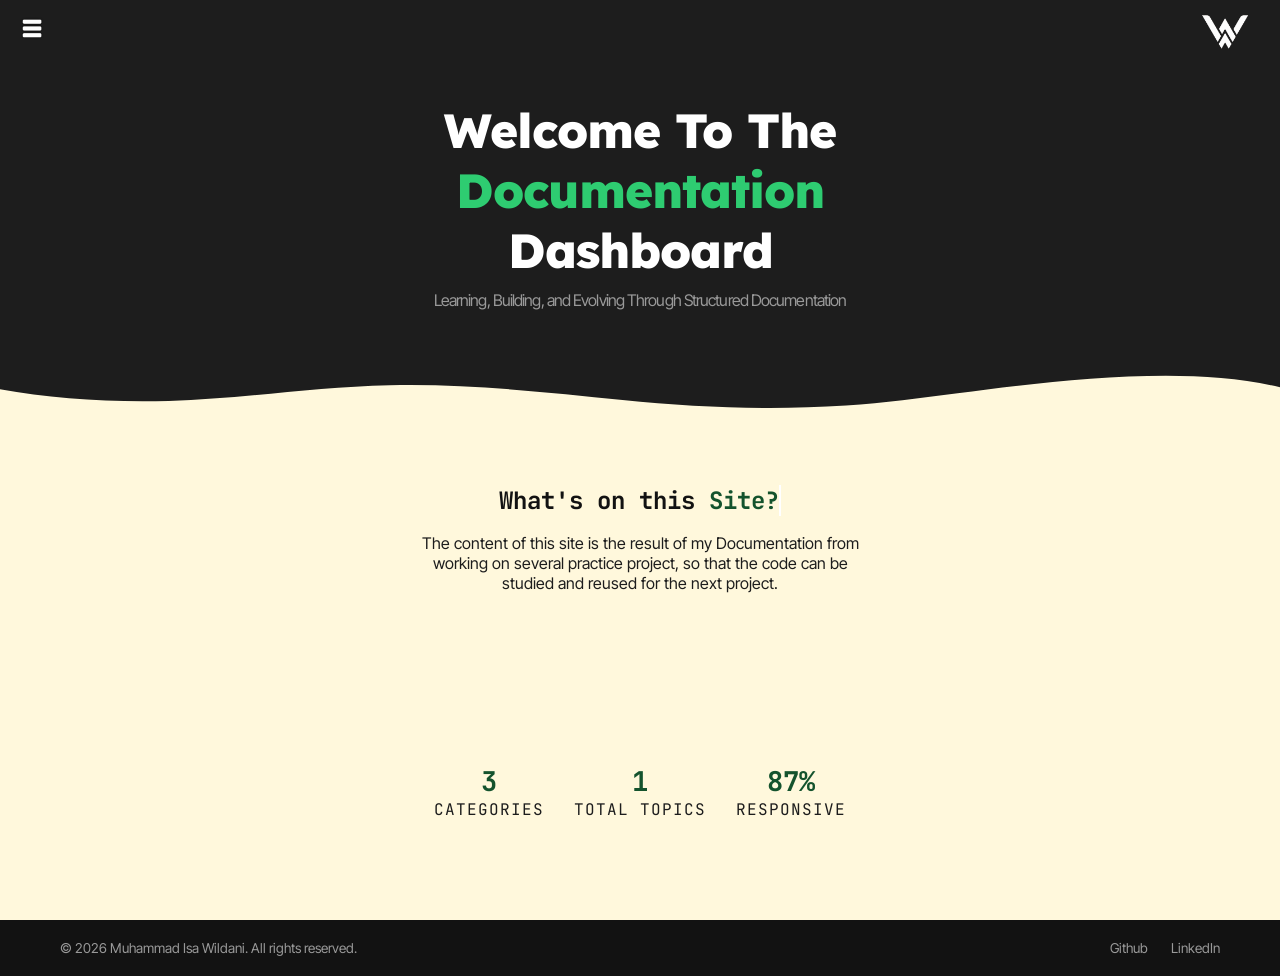
==== index.html @ e497b84f "Add files via upload" ====
<!DOCTYPE html>
<html lang="en">
<head>
    <meta charset="UTF-8">
    <meta name="viewport" content="width=device-width, initial-scale=1.0">
    <link href="https://fonts.googleapis.com/css2?family=Inter+Tight:ital,wght@0,300;1,300&family=JetBrains+Mono:ital,wght@0,800;1,800&family=Lexend+Deca:wght@700&display=swap" rel="stylesheet">
    <link rel="stylesheet" href="style.css">
    <title>My Documentations</title>
</head>
<body>

    <header>
        <nav class="main-nav">

            <button class="hamburger" id="hamburgerId">
                <img src="img/menubar.png" alt="Logo Icon" id="hamburgerIcon">
                <img src="img/x-png-10.png" alt="Close Button" id="closeIcon">
            </button>

            <ul class="main-list" id="dropId">
                <li class="list-group"><a href="index.html">Home</a></li>
                <li class="list-group"><a href="/docs/htmldocs.html"><span class="text-skill">HTML</span> Documentations</a></li>
                <li class="list-group"><a href="/docs/cssdocs.html"><span class="text-skill">CSS</span> Documentations</a></li>
                <li class="list-group"><a href="/docs/jsdocs.html"><span class="text-skill">JavaScript</span> Documentations</a></li>
                <li class="list-group"><a href="/docs/components.html"><span class="text-skill">Component</span> Documentations</a></li>
            </ul>

            <img src="img/logoW.png" alt="Logo W" class="nav-logo">
        </nav>
    </header>

    <main>

        <section class="main-text">
            <h1>Welcome To The <span class="text-docs">Documentation</span> Dashboard</h1>
            <p>Learning, Building, and Evolving Through Structured Documentation</p>

            <div class="custom-shape-divider">
               <svg data-name="Layer 1" xmlns="http://www.w3.org/2000/svg" viewBox="0 0 1200 120" preserveAspectRatio="none">
                 <path d="M0,0V46.29c47.79,22.2,103.59,32.17,158,28,70.36-5.37,136.33-33.31,206.8-37.5C438.64,32.43,512.34,53.67,583,72.05c69.27,18,138.3,24.88,209.4,13.08,36.15-6,69.85-17.84,104.45-29.34C989.49,25,1113-14.29,1200,42.4V0Z" class="shape-fill"></path>
               </svg>
            </div>
        </section>

        <div class="bg-wrapper">

        <section class="secondary-text">
            <h2><span class="typing-effect">What's on this <span class="text-site"> Site?</span></span></h2>
            <p>The content of this site is the result of my Documentation from
                working on several practice project, so that the code can be studied
                and reused for the next project.
            </p>
        </section>

        <!-- STATISIC SECTION -->
         <section class="main-stats">

            <div class="stats-item">
                <strong class="stats-number" data-target="3">0</strong>
                <span class="stats-label">Categories</span>
            </div>

            <div class="stats-divider">
                <strong class="stats-number" data-target="1">0</strong>
                <span class="stats-label">Total Topics</span>
            </div>

             <div class="stats-divider">
                <strong class="stats-number" data-target="100">0</strong>
                <span class="stats-label">Responsive</span>
            </div>
            
         </section>
        </div>
    </main>

    <footer class="main-footer">
        <div class="footer-container">
            <p class="footer-copyright">&copy; 2026 Muhammad Isa Wildani. All rights reserved.</p>
            <div class="footer-links">
                <a href="wdwdw" target="_blank" rel="noopener">Github</a>
                <a href="wdwdw" target="_blank" rel="noopener">LinkedIn</a>
            </div>
        </div>
    </footer>
    

    <script src="js.js"></script>
</body>
</html>
---- style.css ----
* {
    padding: 0;
    margin: 0;
    box-sizing: border-box;
}



:root {
    --primary-color: #1d1d1d;
    --secondary-color: #121212;
    --card-color: #1a1a1a;
    --hover-color: #242424;
    --sub-color: #ffffff;
    --desk-color: #999999;
    --border-color: rgba(255,255,255,0.08);
    --third-color: #FFF8DC;
}

body {
    background: var(--primary-color);
}

body.docs-body {
    background: var(--secondary-color);
}

/* LOGO W */

.nav-logo {
    width: 70px;

}

/* BAGIAN SIDEBAR MENU */

.main-nav {
    display: flex;
    justify-content: space-between;
    align-items: center;
    padding: 15px 20px;
    position: relative;
    height: 60px;

}

.hamburger {
    background: none;
    border: none;
    cursor: pointer;
    display: block;
    z-index: 1001;
}

.hamburger img {
    width: 30px;
}

#closeIcon {
    display: none;
    filter: brightness(0) invert(1);
}

#hamburgerIcon, #closeIcon {
    width: 24px;
    height: 24px;
    object-fit: contain;
}


.main-list {
    display: none;
    flex-direction: column;
    position: absolute;
    text-align: center;
    top: 0;
    left: 0;
    width: 300px;
    background-color: var(--secondary-color);
    padding: 60px 20px;
    box-shadow: 0px 4px 10px rgba(0,0,0,0.3);
    list-style: none;
    gap: 20px;
    z-index: 1000;
    border-radius: 10px;
    font-family: "JetBrains Mono", monospace;
}

.main-list .list-group {
    margin: 12px 0;
}

.main-list a {
    color: var(--sub-color);
    text-decoration: none;
}

.main-list a:hover {
    color: var(--hover-color);
    transition: color 0.2s ease;
}

.main-list.active {
    display: flex;
}

/* CUSTOMS SHAPE */


.custom-shape-divider {
    background-color: transparent;
    width: 100%;
    overflow: hidden;
    line-height: 0;
    margin: 0;
    position: relative;
    z-index: 3;
}

.custom-shape-divider svg {
    position: relative;
    display: block;
    width: calc(100% + 1.3px);
    height: 50px;
}

.custom-shape-divider .shape-fill {
    fill: var(--primary-color);
    transform: none;
}

.bg-wrapper {
    background-color: #FFF8DC;
    margin-bottom: 0;
    padding-bottom: 60px;
    margin-top: -85px ;
    position: relative;
    z-index: 1;
   
}

@media screen and (max-width: 768px) {

    .custom-shape-divider .shape-fill {
        transform: scaleY(1.1) translateY(-2px);
        transform-origin: top;
    }
    
}


    

/* MARGIN SET */

.secondary-text,
.main-text,
.main-stats {
    margin-top: 0;
    margin-bottom: 0;
    padding-top: 40px;
    padding-bottom: 40px;
}


/* BAGIAN MAIN TEXT */

.main-text {
    display: flex;
    flex-direction: column;
    justify-content: center;
    text-align: center;
    background-color: var(--primary-color);
}

.main-text h1 {
    color: var(--sub-color);
    font-family: "Lexend Deca", sans-serif;
    max-width: 600px;
    margin: 0 auto;
    font-size: 3rem;
    letter-spacing: -1px;
    font-weight: 800;
}

.main-text p {
    color: var(--desk-color);
    font-family: "Inter Tight", sans-serif;
    margin-top: 10px;
    margin-bottom: 60px;
    letter-spacing: -0.90px;
}

@media screen and (max-width: 768px) {

    .main-text h1 {
        font-size: 2.4rem;
        max-width: 350px;
        margin-top: 2rem;
    }

    .main-text p {
        font-size: 1rem;
        max-width: 250px;
        margin: 0 auto;
        margin-top: 10px;
        margin-bottom: 40px;
    }
    
}

/* SECONDARY TEXT */

.secondary-text {
    text-align: center;
}

.secondary-text h2 {
    color: var(--secondary-color);
    font-family: "JetBrains Mono", monospace;
    margin-top: 70px;
}

.secondary-text p {
    font-family: "Inter Tight", sans-serif;
    color: var(--primary-color);
    max-width: 450px;
    margin: 0 auto;
    margin-top: 10px;
}

.text-docs {
    color: #2ecc71;
}

.text-site {
    color: #14532D;
}

.text-skill {
    color: #2ecc71;
}

.typing-effect {
    display: inline-block;
    white-space: nowrap;
    overflow: hidden;
    border-right: 2px solid white;
    max-width: 24ch;
    animation: 
    typing 2.5s steps(40) infinite alternate,
    blink 0.75s step-end infinite;
}

@keyframes typing {
    from { width: 0; }
    to { width: 22ch; }
}

@keyframes blink {
    from, to { border-color: transparent; }
    50% { border-color: white; }
}

@media screen and (max-width: 768px) {

    .secondary-text p {
        font-size: 1rem;
        max-width: 250px;
    }
    
}

/* STATISTIC SECTION */


.main-stats {
    display: flex;
    justify-content: center;
    align-items: center;
    margin-top: 90px;
    gap: 30px;
    font-family: "JetBrains Mono", monospace;
}

.stats-item {
    display: flex;
    flex-direction: column;
    align-items: center;
}

.stats-number {
    display: flex;
    flex-direction: column;
    align-items: center;
    color: var(--sub-color);
    font-size: 1.7rem;
    font-weight: bold;
    color: #14532D;
}

.stats-label {
    color: var(--primary-color);
    text-transform: uppercase;
    letter-spacing: 1px;
    margin-top: auto;
}

@media screen and (max-width: 768px){

    .stats-label {
        font-size: 0.8rem;

    }

    .stats-number {
        font-size: 1.3rem;
    }
    
}

/* FOOTER */

.main-footer {
    font-family: "Inter Tight", sans-serif;
    background-color: var(--secondary-color);
    margin-top: 0;
    font-size: 0.85rem;
    padding: 20px;

}

.footer-container {
    display: flex;
    justify-content: space-between;
    align-items: center;
    padding: 0 20px;
    margin: 0 auto;
    max-width: 1200px;

}

.footer-copyright {
    color: var(--desk-color);
}

.footer-links a {
    color: var(--desk-color);
    text-decoration: none;
    margin-left: 20px;
}

.footer-links a:hover {
    color: #2ecc71;
}

@media screen and (max-width: 768px) {
    
    .footer-container {
        flex-direction: column;
        gap: 15px;   
        text-align: center; 
    }
    
    .footer-links a {
        margin: 0 10px;
    }
    
}

/* ===========================
   | HTML DOCUMENTATION PAGE |
   =========================== */

   /* BAGIAN TEXT HTML CSS JAVASCRIPT */

   .main-html {
    font-family: "Lexend Deca", sans-serif;
    color: var(--sub-color);
    display: flex;
    flex-direction: row;
    justify-content: center;
    align-items: center;
    gap: 10px;
    padding-top: 60px;
    
   }

   .html-sub {
    font-size: 3rem;
   }

   .css-sub {
    font-size: 3rem;
   }

   .js-sub {
    font-size: 3rem;
   }

   .main-html img {
    width: 70px;
   }

   /* BAGIAN INFO */


   .main-info {
    display: flex;
    flex-direction: column;
    justify-content: center;

   }

   .main-article {
    display: flex;
    flex-direction: column;
    justify-content: center;
    text-align: center;
   }

   .main-article h2 {
    color: var(--sub-color);
    font-family: "Lexend Deca", sans-serif;
    padding-top: 60px;
   }

   .main-article p {
    text-align: center;
    font-family: "Inter Tight", sans-serif;
    max-width: 600px;
    margin: 0 auto;
    color: var(--desk-color);
    padding-top: 10px;
   }

   .main-line {
    border: none;
    border-bottom: 1px solid var(--border-color);
    padding-top: 20px;
    opacity: 0.7;
    width: 550px;
    margin: 0 auto;

   }

   .text-html {
    color: rgb(255, 115, 0);
   }

   .text-css {
    color: rgb(14, 134, 227);
   }

   .text-js {
    color: yellow;
   }

   .text-compo {
    color: #ffffff;
   }

   @media screen and (max-width: 768px) {

    .main-html {
        font-size: 0.7rem;
    }

    .main-html img {
        width: 40px;
    }

    .main-line {
        width: 250px;
    }

    .main-article p {
        max-width: 280px;
        font-size: 0.8rem;
    }

    .html-sub {
        font-size: 1.7rem;
    }

    .css-sub {
        font-size: 1.9rem;
    }

    .js-sub {
        font-size: 1.4rem;
    }

    .main-info h2 {
        font-size: 1.2rem;
    }
    
   }

   /* =================================
      | COMPONENTS DOCUMENTATION PAGE |
      ================================= */

/* TITLE AND LOGO SECTION */

.page-header {
    display: flex;
    flex-direction: column;
    justify-content: center;
    align-items: center;
    text-align: center;
    gap: 10px;
}

.text-compo {
    font-family: "Lexend Deca", sans-serif;
    font-size: 2.5rem;
}

.main-desc {
    color: var(--desk-color);
    font-family: "Inter Tight", sans-serif;
    max-width: 500px;

}

.logo-wrapper img {
    width: 50px;
}

@media screen and (max-width: 768px) {

    .main-desc {
        max-width: 350px;
        font-size: 0.8rem;
    }
    
}

/* CONTENT SECTION */

.card-wrapper {
    display: grid;
    grid-template-columns: 1fr;
    gap: 30px;
    width: 100%;
    max-width: 1200px;
    margin: 0 auto;
}

@media (min-width: 1024px) {
    .card-wrapper {
        grid-template-columns: repeat(3, 1fr);
    }
}


.main-card {
    margin: 0 auto;
    width: 100%;
    padding: 10px;
    margin-top: 3rem;
}

.card-article {
    background-color: var(--primary-color);
    border-radius: 20px;
    padding: 10px;
    display: flex;
    flex-direction: column;
    justify-content: space-between;
    align-items: center;
    text-align: center;
    gap: 15px;
    width: 100%;
}

.card-header {
    color: var(--sub-color);
    font-family: "JetBrains Mono", monospace;
}

.card-video video {
    width: 350px;
    border-radius: 10px;

}

.video-capt {
    color: var(--desk-color);
}

.video-capt {
    font-family: "Inter Tight", sans-serif;
    font-style: italic;
}

.card-footer {
    background-color: #2ecc71;
    padding: 10px;
    border-radius: 10px;
}

.card-footer a {
    font-family: "JetBrains Mono", monospace;
    font-size: 0.8rem;
    text-decoration: none;
    color: var(--secondary-color);
}

@media screen and (max-width: 768px) {

    .main-card {
        width: 80%;
    }

    .card-video video {
        width: 250px;
    }
    
}

/* ======================
   | DROPDOWN MENU PAGE |
   ======================*/

   .dropdown-header {
    text-align: center;
    font-family: "Lexend Deca", sans-serif;
    color: var(--sub-color);
   }

   .main-code {
    display: flex;
    flex-direction: column;
    justify-content: center;
    align-items: center;
    margin-top: 4rem;
    padding: 20px;
   }

   .main-code h3 {
    font-family: "JetBrains Mono", monospace;
    color: #2ecc71;
   }

   .main-code pre,code {
    color: var(--secondary-color);
    font-size: 1rem;
   }

   .code-wrapper {
    background-color: var(--third-color);
    width: 500px;
    margin: 0 auto;
    border-radius: 20px;
   }

@media screen and (max-width: 768px){

    .components-preview pre,code {
        font-size: 0.5rem !important;

    }
    .main-code {
        display: flex;
        flex-direction: column;
        justify-content: center;
        align-items: center;
    }

    .main-code pre {
        white-space: pre-wrap;
        word-break: break-all;
    }

    .code-wrapper {
        width: 330px;
    }
    
}

/* =================
   | NEXTPREV PAGE |
   ================= */

   .main-code-nextprev {
    display: flex;
    flex-direction: column;
    justify-content: center;
    align-items: center;
   }

   .main-code-nextprev h3 {
    font-family: "JetBrains Mono", monospace;
    color: #2ecc71;
   }

   .main-code-nextprev pre, code {
    font-size: 0.8rem;
   }
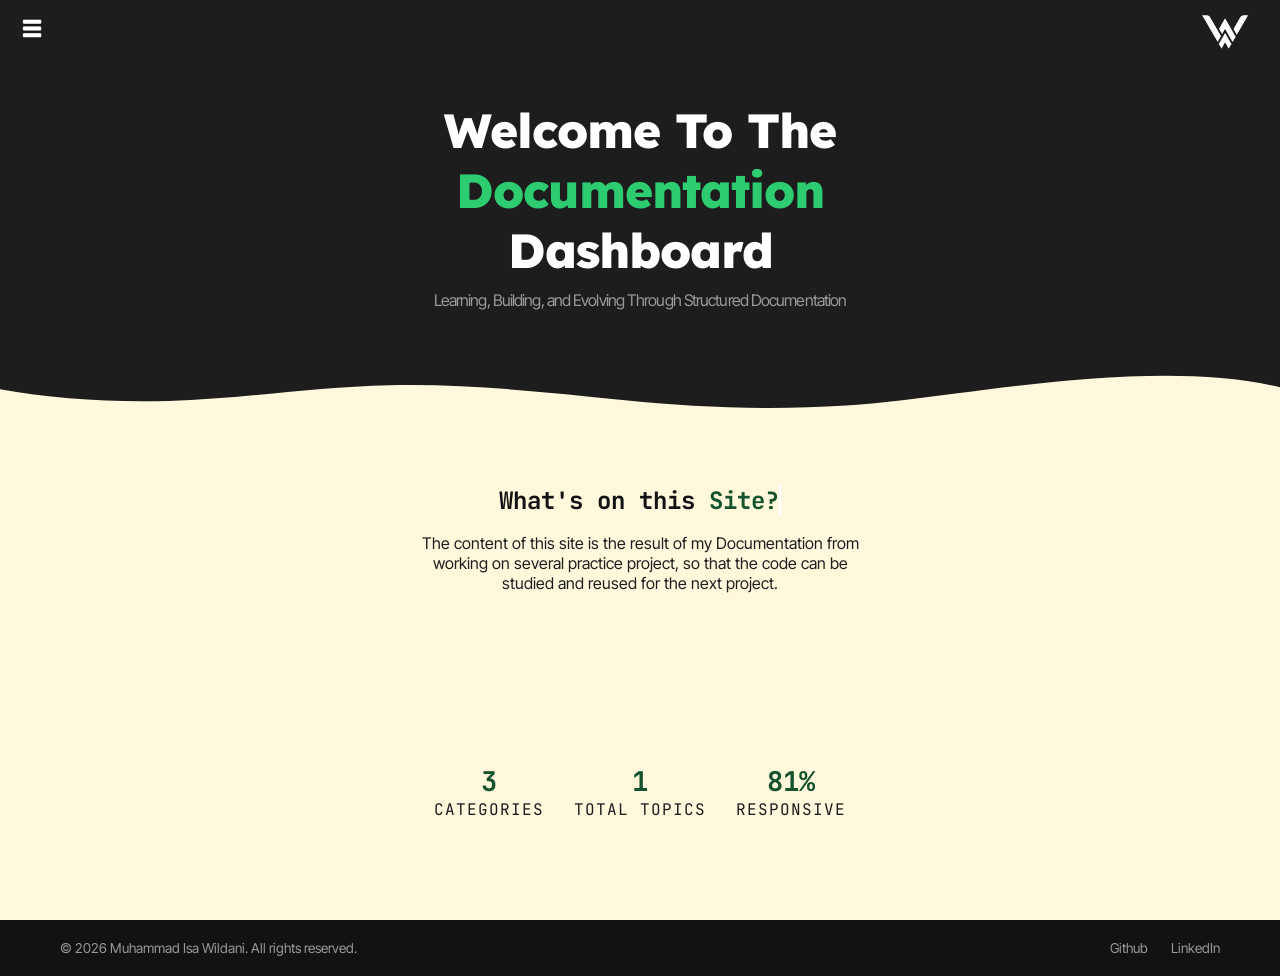
==== commit b45eae0d: "Add files via upload" ====
--- a/index.html
+++ b/index.html
@@ -19,10 +19,10 @@
 
             <ul class="main-list" id="dropId">
                 <li class="list-group"><a href="index.html">Home</a></li>
-                <li class="list-group"><a href="/docs/htmldocs.html"><span class="text-skill">HTML</span> Documentations</a></li>
-                <li class="list-group"><a href="/docs/cssdocs.html"><span class="text-skill">CSS</span> Documentations</a></li>
-                <li class="list-group"><a href="/docs/jsdocs.html"><span class="text-skill">JavaScript</span> Documentations</a></li>
-                <li class="list-group"><a href="/docs/components.html"><span class="text-skill">Component</span> Documentations</a></li>
+                <li class="list-group"><a href="docs/htmldocs.html"><span class="text-skill">HTML</span> Documentations</a></li>
+                <li class="list-group"><a href="docs/cssdocs.html"><span class="text-skill">CSS</span> Documentations</a></li>
+                <li class="list-group"><a href="docs/jsdocs.html"><span class="text-skill">JavaScript</span> Documentations</a></li>
+                <li class="list-group"><a href="docs/components.html"><span class="text-skill">Component</span> Documentations</a></li>
             </ul>
 
             <img src="img/logoW.png" alt="Logo W" class="nav-logo">
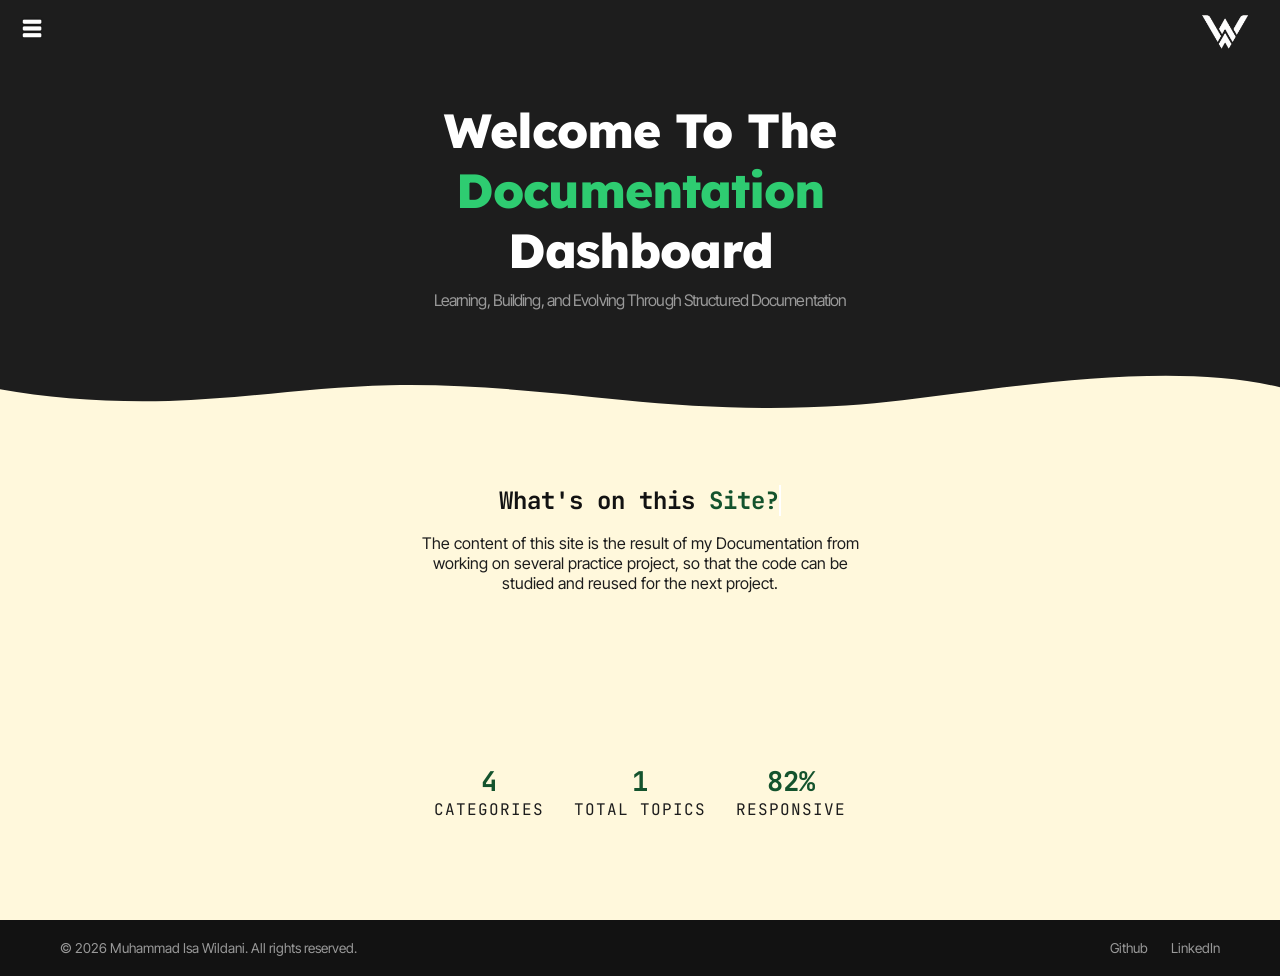
==== commit d9fcabf0: "Add files via upload" ====
--- a/index.html
+++ b/index.html
@@ -18,7 +18,7 @@
             </button>
 
             <ul class="main-list" id="dropId">
-                <li class="list-group"><a href="index.html">Home</a></li>
+                <li class="list-group"><a href="index.html">Dashboard</a></li>
                 <li class="list-group"><a href="docs/htmldocs.html"><span class="text-skill">HTML</span> Documentations</a></li>
                 <li class="list-group"><a href="docs/cssdocs.html"><span class="text-skill">CSS</span> Documentations</a></li>
                 <li class="list-group"><a href="docs/jsdocs.html"><span class="text-skill">JavaScript</span> Documentations</a></li>
@@ -56,7 +56,7 @@
          <section class="main-stats">
 
             <div class="stats-item">
-                <strong class="stats-number" data-target="3">0</strong>
+                <strong class="stats-number" data-target="4">0</strong>
                 <span class="stats-label">Categories</span>
             </div>
 
--- a/style.css
+++ b/style.css
@@ -19,10 +19,21 @@
 
 body {
     background: var(--primary-color);
+    display: flex;
+    flex-direction: column;
+    min-height: 100vh;
 }
 
 body.docs-body {
     background: var(--secondary-color);
+}
+
+footer {
+    margin-top: auto;
+}
+
+main {
+    flex: 1;
 }
 
 /* LOGO W */
@@ -136,6 +147,7 @@
     margin-top: -85px ;
     position: relative;
     z-index: 1;
+    flex: 1;
    
 }
 
@@ -510,6 +522,7 @@
     align-items: center;
     text-align: center;
     gap: 10px;
+    margin-top: 20px;
 }
 
 .text-compo {
@@ -521,7 +534,6 @@
     color: var(--desk-color);
     font-family: "Inter Tight", sans-serif;
     max-width: 500px;
-
 }
 
 .logo-wrapper img {
@@ -548,7 +560,7 @@
     margin: 0 auto;
 }
 
-@media (min-width: 1024px) {
+@media (min-width: 769px) {
     .card-wrapper {
         grid-template-columns: repeat(3, 1fr);
     }
@@ -573,6 +585,7 @@
     text-align: center;
     gap: 15px;
     width: 100%;
+    border: 1px solid var(--border-color);
 }
 
 .card-header {
@@ -588,6 +601,7 @@
 
 .video-capt {
     color: var(--desk-color);
+    padding-top: 10px;
 }
 
 .video-capt {
@@ -684,6 +698,20 @@
    | NEXTPREV PAGE |
    ================= */
 
+   .code-wrapper-nextprev {
+    background-color: var(--third-color);
+    width: 550px;
+    margin: 0 auto;
+    border-radius: 20px;
+    margin-top: 4rem;
+   }
+
+   .components-preview-nextprev pre, code{
+    font-size: 0.8rem;
+
+   }
+
+
    .main-code-nextprev {
     display: flex;
     flex-direction: column;
@@ -694,15 +722,69 @@
    .main-code-nextprev h3 {
     font-family: "JetBrains Mono", monospace;
     color: #2ecc71;
-   }
-
-   .main-code-nextprev pre, code {
-    font-size: 0.8rem;
-   }
-
-
-
-
-
-
-
+    padding-top: 15px;
+   }
+
+   @media screen and (max-width: 768px) {
+
+    .code-wrapper-nextprev {
+        width: 350px;
+    }
+    
+   }
+
+   /*=================
+   | TRIGGERED PAGE |
+   ================= */
+
+   .code-wrapper-triggered {
+    background-color: var(--third-color);
+    width: 600px;
+    margin: 0 auto;
+    border-radius: 20px;
+    margin-top: 4rem;
+   }
+
+   .js-preview-triggered pre, code{
+    font-size: 0.7rem;
+
+   }
+
+
+   .main-code-triggered {
+    display: flex;
+    flex-direction: column;
+    justify-content: center;
+    align-items: center;
+   }
+
+   .main-code-triggered h3 {
+    font-family: "JetBrains Mono", monospace;
+    color: #2ecc71;
+    padding-top: 15px;
+   }
+
+
+   @media screen and (max-width: 768px) {
+
+    .code-wrapper-triggered {
+        width: 350px;
+    }
+
+    .js-preview-triggered pre, code {
+        font-size: 0.37rem !important;
+    }
+
+    .text-trigger {
+        font-size: 1.1rem;
+    }
+    
+   }
+
+
+
+
+
+
+
+
